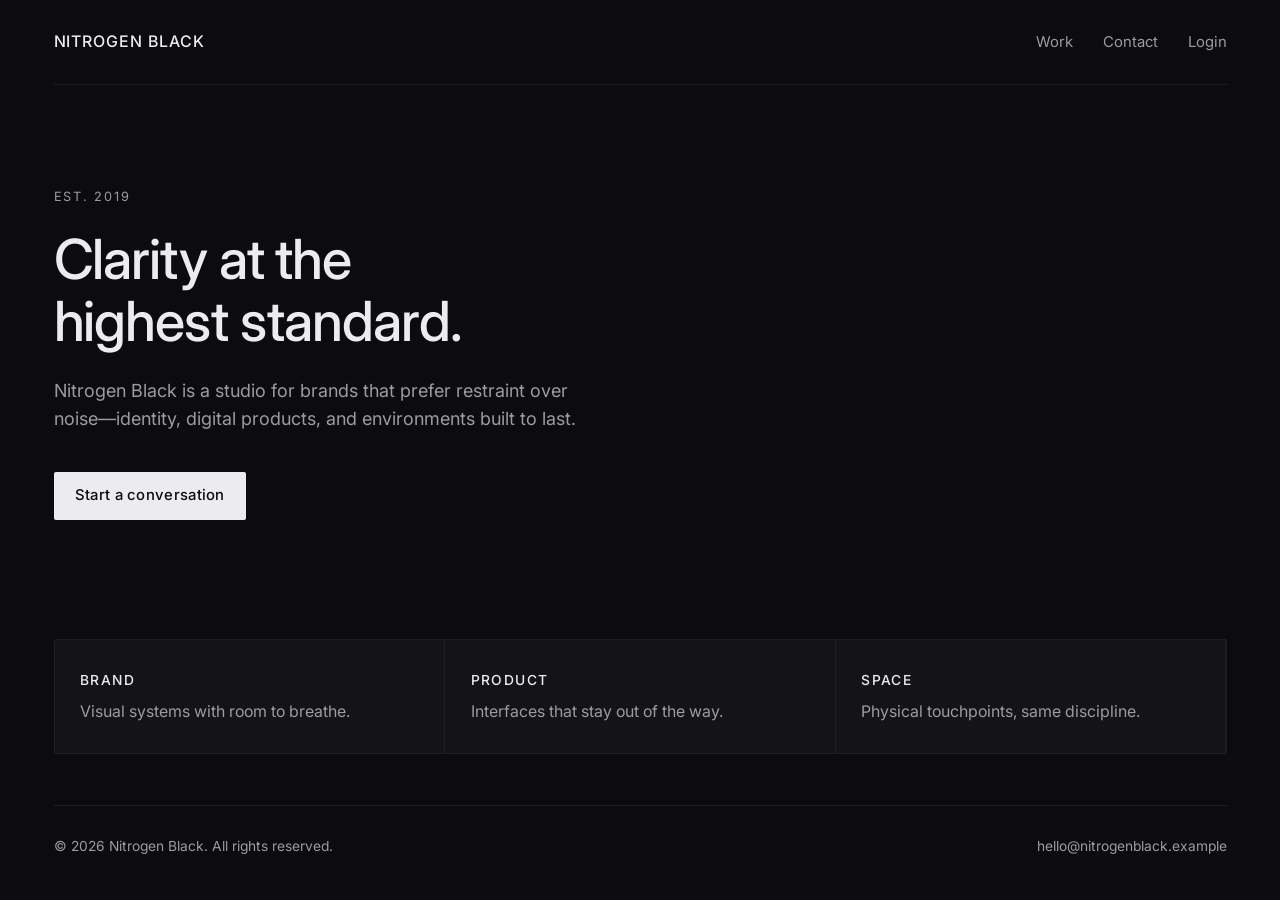
==== index.html @ 1e4509d5 "initial commit" ====
<!doctype html>
<html lang="en">
  <head>
    <meta charset="UTF-8" />
    <link rel="icon" type="image/svg+xml" href="favicon.svg" />
    <meta name="viewport" content="width=device-width, initial-scale=1.0" />
    <meta
      name="description"
      content="Nitrogen Black — a studio for brands that prefer restraint over noise."
    />
    <link rel="preconnect" href="https://fonts.googleapis.com" />
    <link rel="preconnect" href="https://fonts.gstatic.com" crossorigin />
    <link
      href="https://fonts.googleapis.com/css2?family=Inter:wght@400;500&display=swap"
      rel="stylesheet"
    />
    <link rel="stylesheet" href="styles.css" />
    <title>Nitrogen Black</title>
  </head>
  <body>
    <div class="page">
      <header class="header">
        <a class="wordmark" href="./">Nitrogen Black</a>
        <nav class="nav" aria-label="Primary">
          <a href="#work">Work</a>
          <a href="#contact">Contact</a>
          <a id="login-link" href="#">Login</a>
        </nav>
      </header>

      <main class="main">
        <p class="eyebrow">Est. 2019</p>
        <h1 class="headline">
          Clarity at the
          <span class="headline-break"> highest standard.</span>
        </h1>
        <p class="lede">
          Nitrogen Black is a studio for brands that prefer restraint over
          noise—identity, digital products, and environments built to last.
        </p>
        <a class="cta" href="#contact">Start a conversation</a>
      </main>

      <section class="strip" id="work" aria-label="Capabilities">
        <div class="strip-item">
          <h2>Brand</h2>
          <p>Visual systems with room to breathe.</p>
        </div>
        <div class="strip-item">
          <h2>Product</h2>
          <p>Interfaces that stay out of the way.</p>
        </div>
        <div class="strip-item">
          <h2>Space</h2>
          <p>Physical touchpoints, same discipline.</p>
        </div>
      </section>

      <footer class="footer" id="contact">
        <p class="footer-copy">
          © <span id="footer-year"></span> Nitrogen Black. All rights reserved.
        </p>
        <a class="footer-link" href="mailto:hello@nitrogenblack.example">
          hello@nitrogenblack.example
        </a>
      </footer>
    </div>
    <script src="config.js"></script>
    <script src="main.js"></script>
  </body>
</html>
---- styles.css ----
:root {
  --bg: #0c0c0e;
  --bg-elevated: #141416;
  --text: #ececee;
  --text-muted: #9b9ba3;
  --border: #2a2a30;
  --border-subtle: #1e1e22;

  --sans: 'Inter', system-ui, -apple-system, 'Segoe UI', Roboto, sans-serif;
  --display: 'Inter', var(--sans);

  font: 17px/1.55 var(--sans);
  color: var(--text);
  background-color: var(--bg);
  color-scheme: dark;
  font-synthesis: none;
  text-rendering: optimizeLegibility;
  -webkit-font-smoothing: antialiased;
  -moz-osx-font-smoothing: grayscale;
}

*,
*::before,
*::after {
  box-sizing: border-box;
}

body {
  margin: 0;
  min-height: 100svh;
}

a {
  color: inherit;
}

h1,
h2 {
  margin: 0;
  font-weight: 500;
  letter-spacing: -0.02em;
}

p {
  margin: 0;
}

.page {
  display: flex;
  flex-direction: column;
  min-height: 100svh;
  max-width: 72rem;
  margin: 0 auto;
  padding: 0 1.5rem;
}

.header {
  display: flex;
  align-items: center;
  justify-content: space-between;
  gap: 1.5rem;
  padding: 1.75rem 0;
  border-bottom: 1px solid var(--border-subtle);
}

.wordmark {
  font-size: 0.9375rem;
  font-weight: 500;
  letter-spacing: 0.06em;
  text-transform: uppercase;
  text-decoration: none;
  color: var(--text);
}

.nav {
  display: flex;
  gap: 1.75rem;
  font-size: 0.875rem;
}

.nav a {
  text-decoration: none;
  color: var(--text-muted);
  transition: color 0.2s ease;
}

.nav a:hover {
  color: var(--text);
}

.main {
  flex: 1;
  display: flex;
  flex-direction: column;
  justify-content: center;
  padding: 4rem 0 5rem;
  max-width: 38rem;
}

.eyebrow {
  font-size: 0.75rem;
  letter-spacing: 0.14em;
  text-transform: uppercase;
  color: var(--text-muted);
  margin-bottom: 1.25rem;
}

.headline {
  font-family: var(--display);
  font-size: clamp(2.25rem, 5vw, 3.25rem);
  line-height: 1.12;
  font-weight: 500;
  color: var(--text);
  margin-bottom: 1.5rem;
}

.headline-break {
  display: block;
}

.lede {
  font-size: 1.0625rem;
  color: var(--text-muted);
  max-width: 32rem;
  margin-bottom: 2.25rem;
}

.cta {
  display: inline-flex;
  align-items: center;
  width: fit-content;
  padding: 0.75rem 1.25rem;
  font-size: 0.875rem;
  font-weight: 500;
  letter-spacing: 0.02em;
  text-decoration: none;
  color: var(--bg);
  background: var(--text);
  border-radius: 2px;
  transition: opacity 0.2s ease;
}

.cta:hover {
  opacity: 0.88;
}

.cta:focus-visible {
  outline: 2px solid var(--text-muted);
  outline-offset: 3px;
}

.strip {
  display: grid;
  grid-template-columns: repeat(3, 1fr);
  gap: 1px;
  background: var(--border-subtle);
  border: 1px solid var(--border-subtle);
  border-radius: 2px;
  overflow: hidden;
  margin-bottom: 3rem;
}

.strip-item {
  padding: 1.75rem 1.5rem;
  background: var(--bg-elevated);
}

.strip-item h2 {
  font-size: 0.8125rem;
  letter-spacing: 0.1em;
  text-transform: uppercase;
  color: var(--text);
  margin-bottom: 0.5rem;
}

.strip-item p {
  font-size: 0.9375rem;
  color: var(--text-muted);
  line-height: 1.5;
}

.footer {
  display: flex;
  flex-wrap: wrap;
  align-items: center;
  justify-content: space-between;
  gap: 1rem;
  padding: 1.75rem 0 2.5rem;
  border-top: 1px solid var(--border-subtle);
  font-size: 0.8125rem;
  color: var(--text-muted);
}

.footer-link {
  text-decoration: none;
  color: var(--text-muted);
  transition: color 0.2s ease;
}

.footer-link:hover {
  color: var(--text);
}

@media (max-width: 640px) {
  .strip {
    grid-template-columns: 1fr;
  }

  .main {
    padding: 3rem 0 4rem;
  }

  .nav {
    gap: 1.25rem;
  }
}
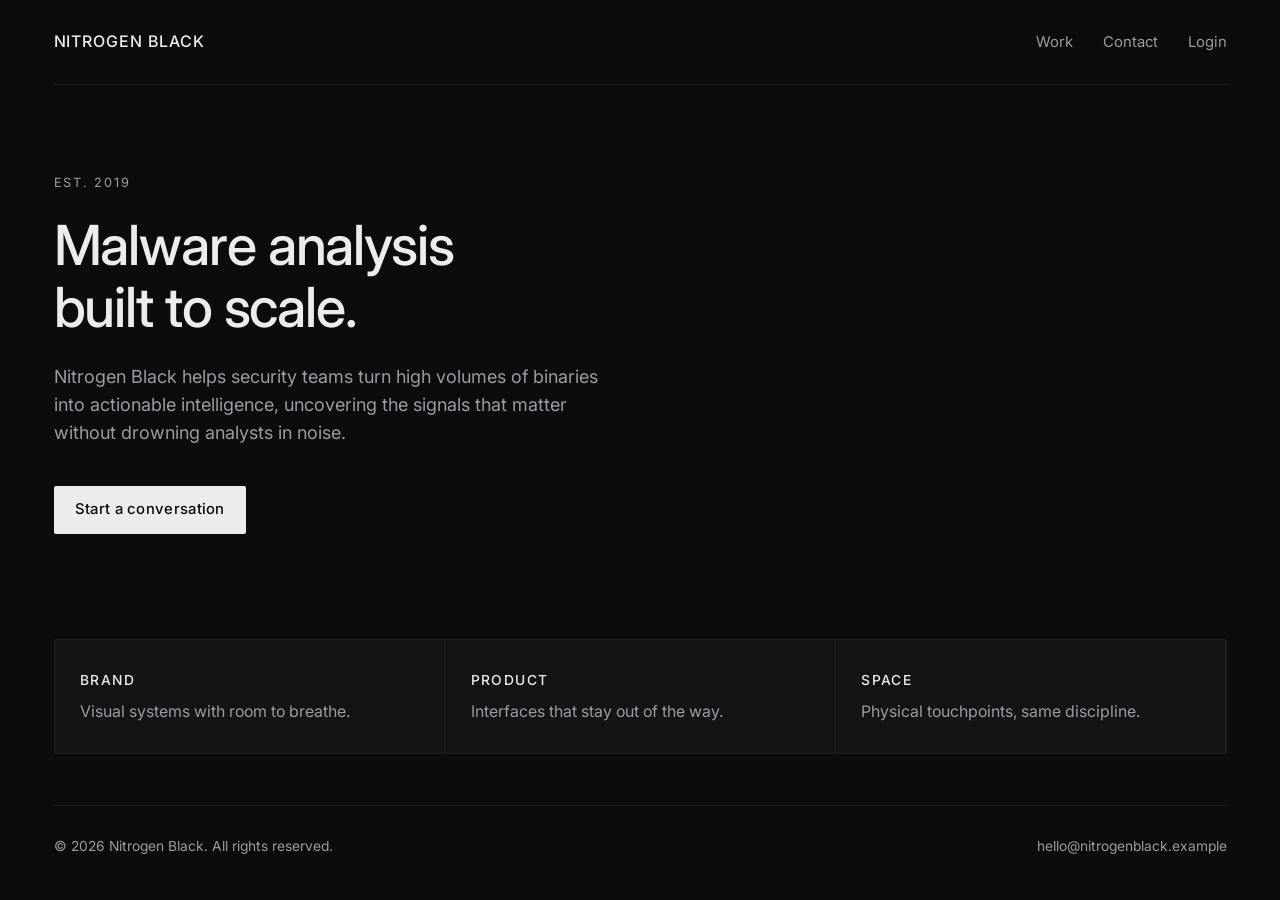
==== commit 1b329908: "branding" ====
--- a/index.html
+++ b/index.html
@@ -6,7 +6,7 @@
     <meta name="viewport" content="width=device-width, initial-scale=1.0" />
     <meta
       name="description"
-      content="Nitrogen Black — a studio for brands that prefer restraint over noise."
+      content="Nitrogen Black — malware analysis at scale."
     />
     <link rel="preconnect" href="https://fonts.googleapis.com" />
     <link rel="preconnect" href="https://fonts.gstatic.com" crossorigin />
@@ -31,12 +31,13 @@
       <main class="main">
         <p class="eyebrow">Est. 2019</p>
         <h1 class="headline">
-          Clarity at the
-          <span class="headline-break"> highest standard.</span>
+          Malware analysis
+          <span class="headline-break">built to scale.</span>
         </h1>
         <p class="lede">
-          Nitrogen Black is a studio for brands that prefer restraint over
-          noise—identity, digital products, and environments built to last.
+          Nitrogen Black helps security teams turn high volumes of binaries
+          into actionable intelligence, uncovering the signals that matter
+          without drowning analysts in noise.
         </p>
         <a class="cta" href="#contact">Start a conversation</a>
       </main>
